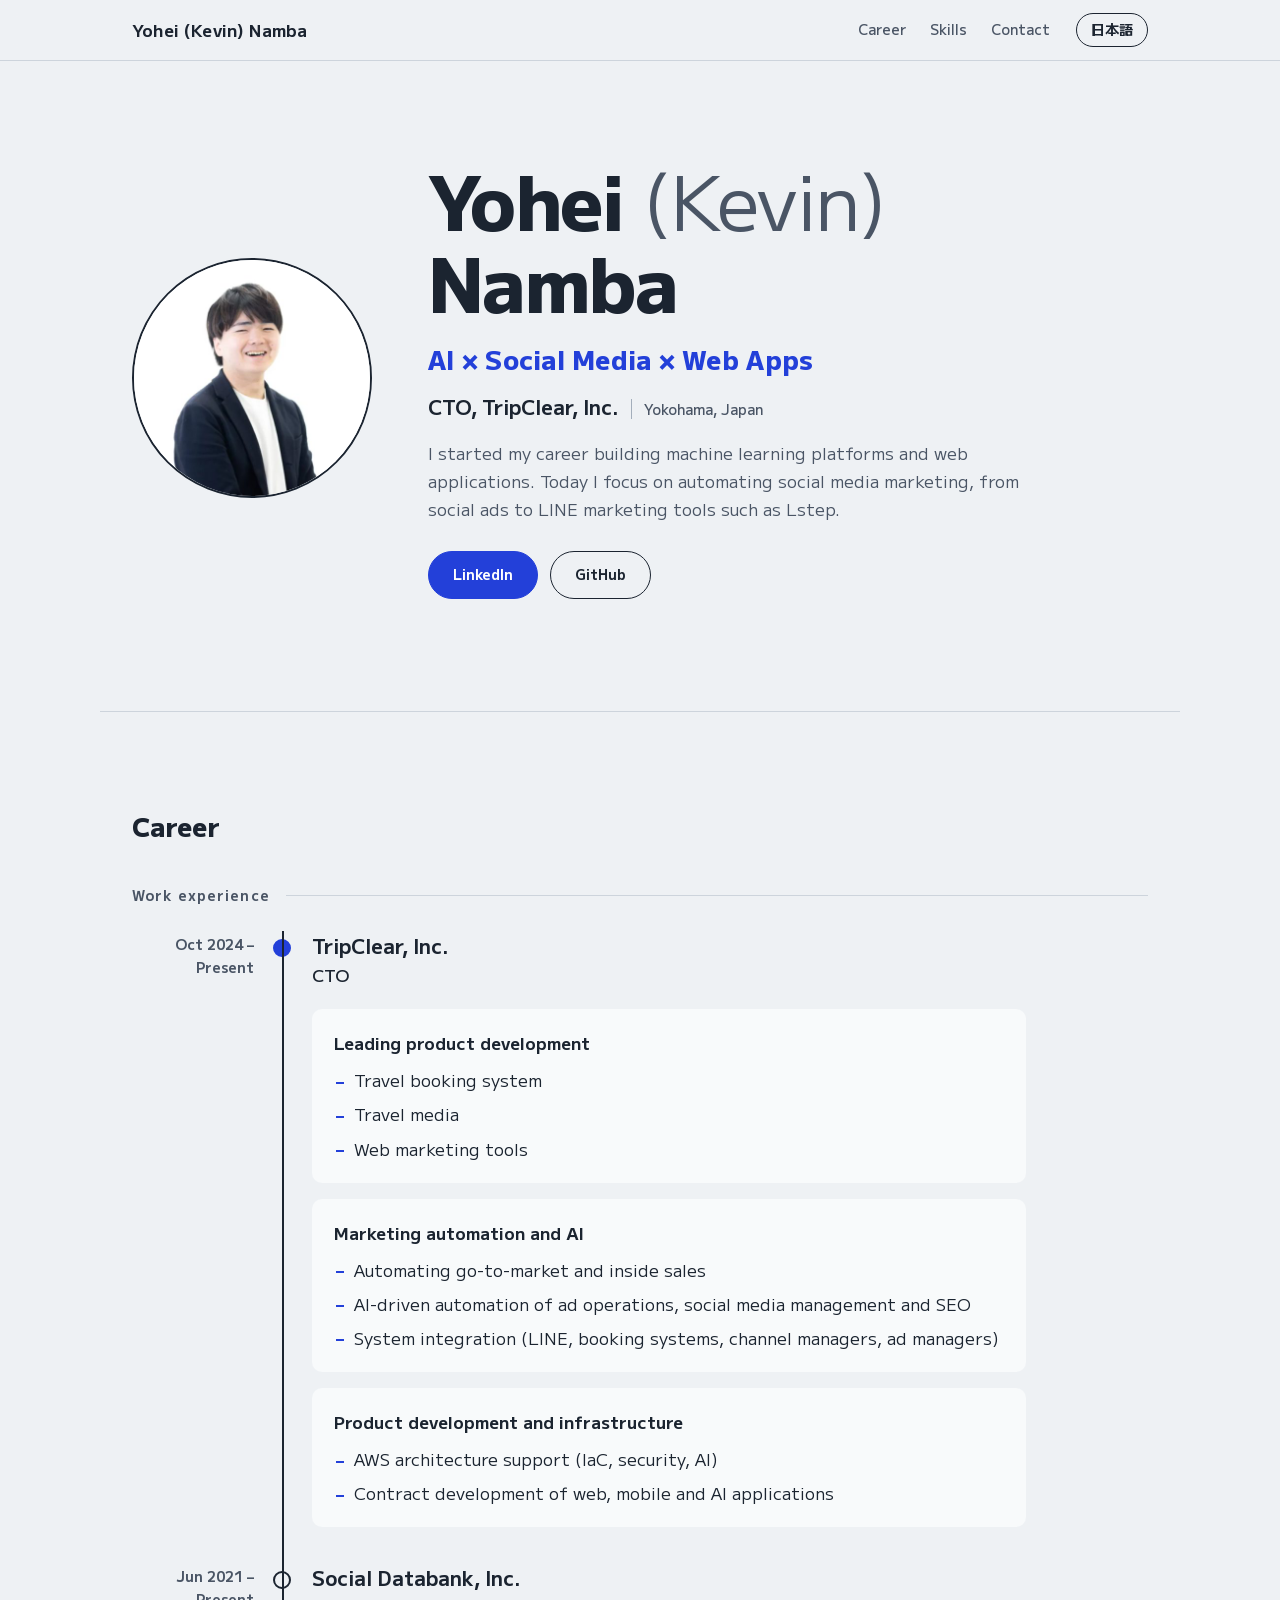
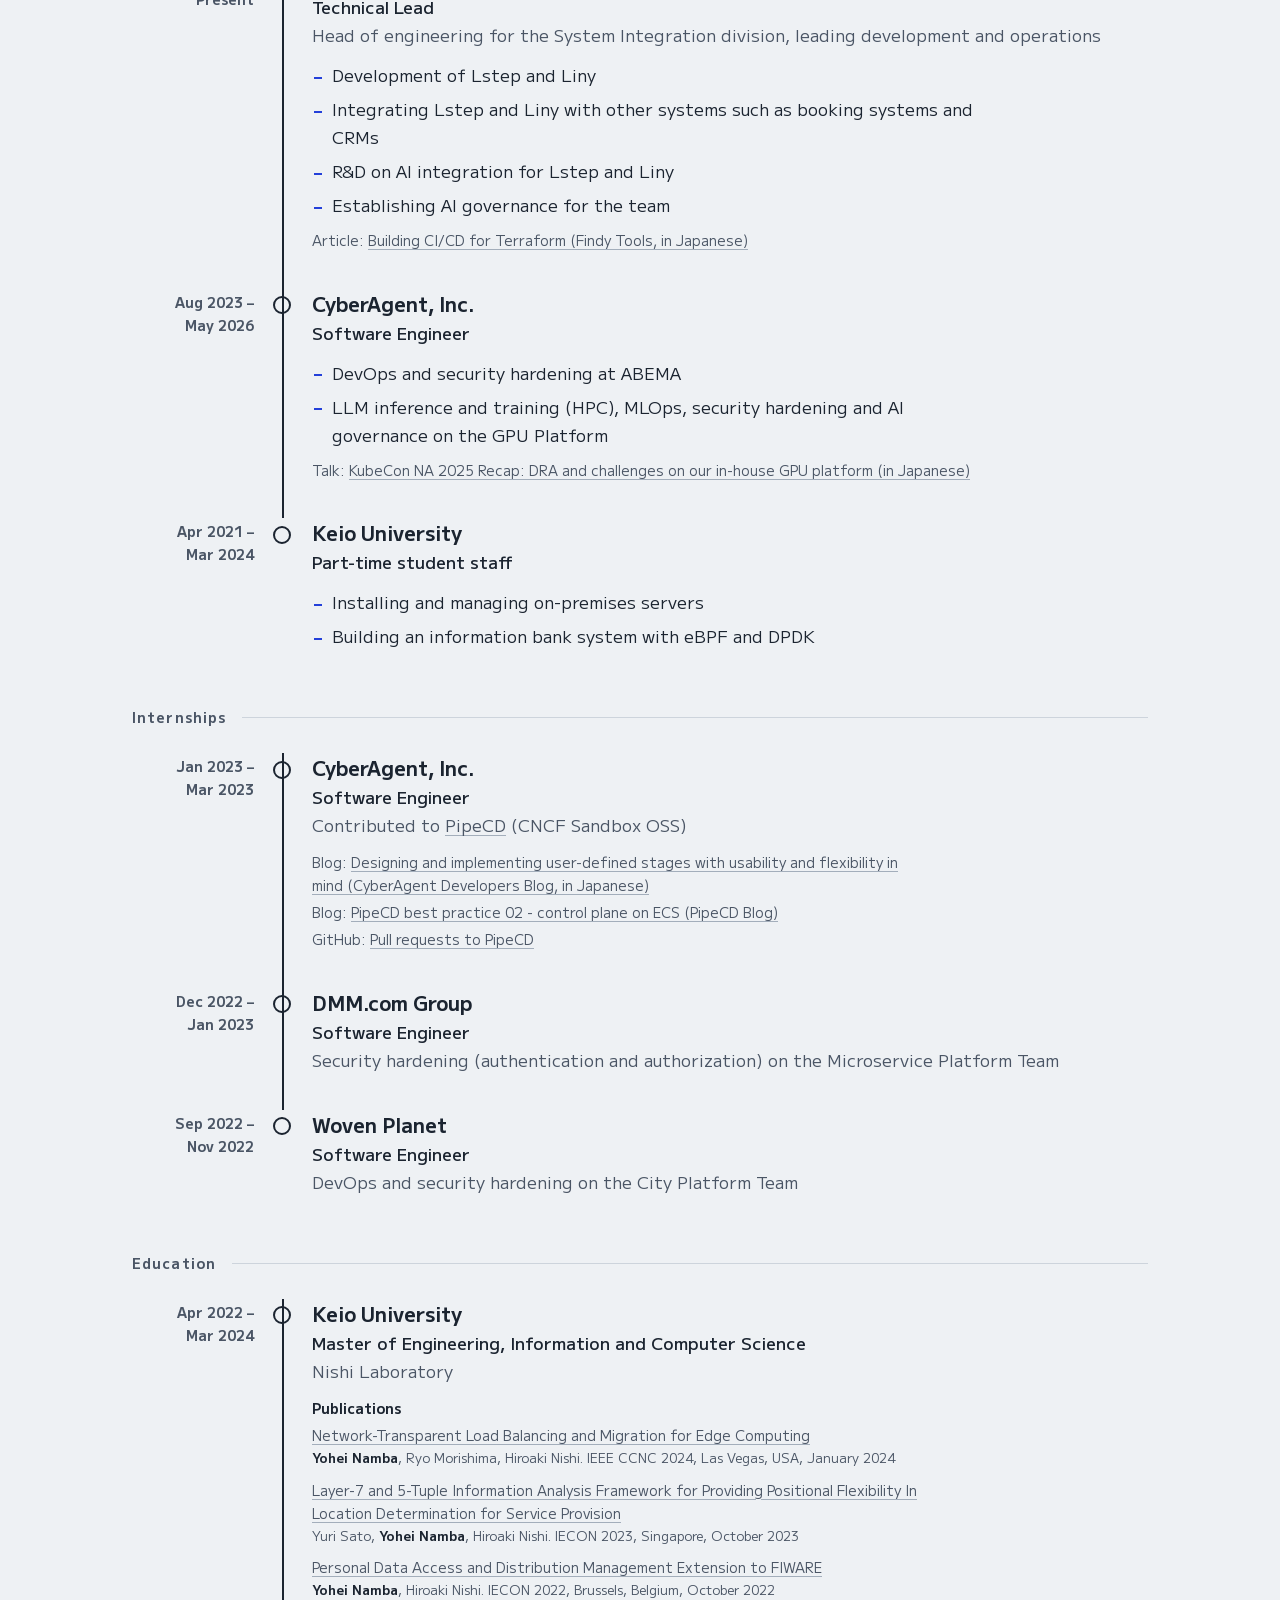
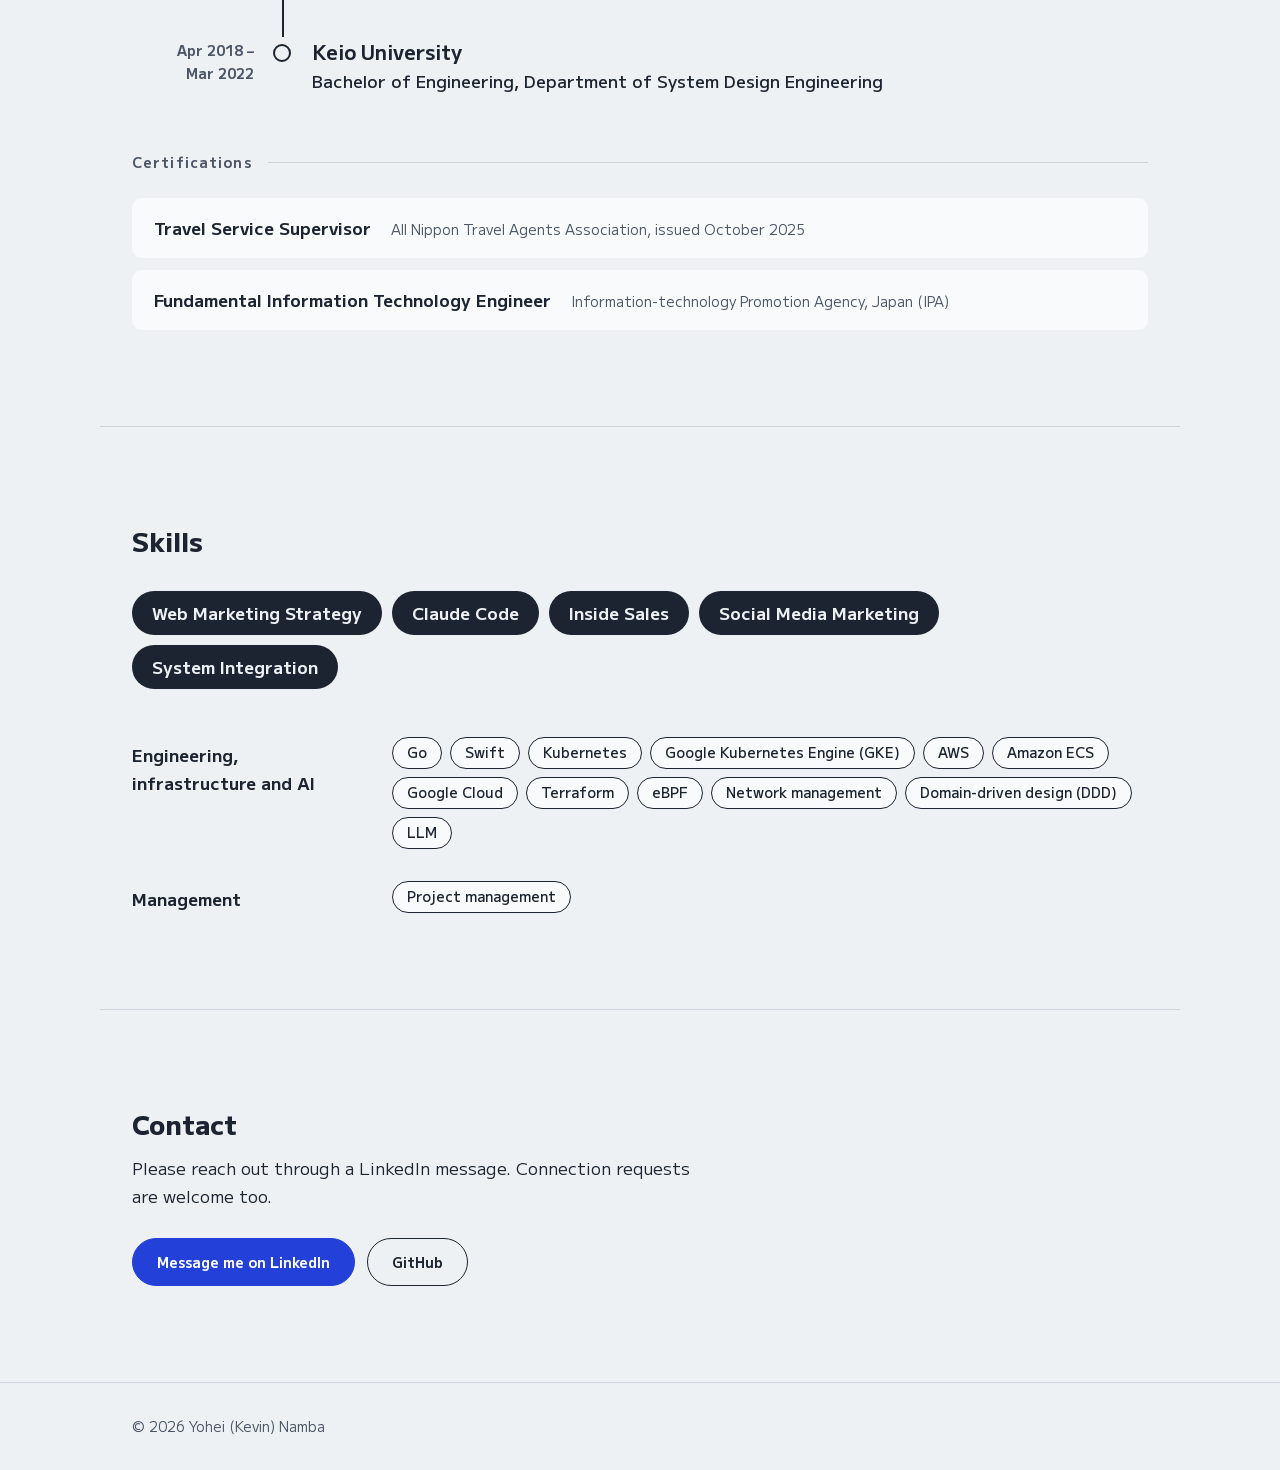
==== en/index.html @ e1d7938f "英語版ページを追加し、職歴の順番と論文情報を更新する - 英語版ページ(en/)を追加し、ヘッダーから日本語版と切り替えられるようにする - 職歴のソーシャルデータバンクとサイバーエージェントの順番を" ====
<!doctype html>
<html lang="en">
<head>
  <meta charset="utf-8">
  <meta name="viewport" content="width=device-width, initial-scale=1">
  <title>Yohei (Kevin) Namba</title>
  <meta name="description" content="Portfolio of Yohei (Kevin) Namba. AI × Social Media × Web Apps. Started out building machine learning platforms and web applications; now automating social media marketing, from social ads to LINE marketing tools such as Lstep.">
  <meta property="og:type" content="profile">
  <meta property="og:title" content="Yohei (Kevin) Namba">
  <meta property="og:description" content="AI × Social Media × Web Apps. Started out building machine learning platforms and web applications; now automating social media marketing.">
  <meta property="og:url" content="https://kevin-namba.github.io/en/">
  <meta property="og:image" content="https://kevin-namba.github.io/img/profile.jpg">
  <meta property="og:locale" content="en_US">
  <link rel="alternate" hreflang="ja" href="https://kevin-namba.github.io/">
  <link rel="alternate" hreflang="en" href="https://kevin-namba.github.io/en/">
  <link rel="icon" href="../img/favicon.svg" type="image/svg+xml">
  <link rel="preconnect" href="https://fonts.googleapis.com">
  <link rel="preconnect" href="https://fonts.gstatic.com" crossorigin>
  <link href="https://fonts.googleapis.com/css2?family=M+PLUS+1:wght@400;500;700;800&display=swap" rel="stylesheet">
  <link rel="stylesheet" href="../css/style.css">
</head>
<body>
  <a class="skip" href="#main">Skip to content</a>

  <header class="site-header">
    <div class="wrap site-header__inner">
      <a class="brand" href="#top">Yohei (Kevin) Namba</a>
      <nav class="site-nav" aria-label="On this page">
        <ul class="nav">
          <li><a href="#career">Career</a></li>
          <li><a href="#skills">Skills</a></li>
          <li><a href="#contact">Contact</a></li>
        </ul>
      </nav>
      <a class="lang-switch" href="../" hreflang="ja" lang="ja">日本語</a>
    </div>
  </header>

  <main id="main">
    <section class="hero wrap" id="top" aria-labelledby="name">
      <img class="hero__photo" src="../img/profile.jpg" width="480" height="480" alt="Photo of Yohei (Kevin) Namba">
      <div class="hero__text">
        <h1 class="hero__name" id="name">Yohei <span class="hero__nick">(Kevin)</span> Namba</h1>
        <p class="hero__tagline">AI × Social Media × Web Apps</p>
        <p class="hero__role">CTO, TripClear, Inc.<span class="hero__loc">Yokohama, Japan</span></p>
        <p class="hero__lead">I started my career building machine learning platforms and web applications. Today I focus on automating social media marketing, from social ads to LINE marketing tools such as Lstep.</p>
        <ul class="hero__links">
          <li><a class="btn btn--primary" href="https://www.linkedin.com/in/kevin-namba/" target="_blank" rel="noopener">LinkedIn</a></li>
          <li><a class="btn btn--quiet" href="https://github.com/kevin-namba" target="_blank" rel="noopener">GitHub</a></li>
        </ul>
      </div>
    </section>

    <section class="section wrap" id="career" aria-labelledby="career-h">
      <h2 class="section__title" id="career-h">Career</h2>

      <h3 class="group-title">Work experience</h3>
      <ol class="timeline">
        <li class="timeline__item is-now">
          <p class="timeline__when">Oct&nbsp;2024 – Present</p>
          <div class="timeline__body">
            <h4 class="timeline__what">TripClear, Inc.</h4>
            <p class="timeline__role">CTO</p>
            <div class="duties">
              <div class="duty">
                <h5 class="duty__title">Leading product development</h5>
                <ul class="timeline__list">
                  <li>Travel booking system</li>
                  <li>Travel media</li>
                  <li>Web marketing tools</li>
                </ul>
              </div>
              <div class="duty">
                <h5 class="duty__title">Marketing automation and AI</h5>
                <ul class="timeline__list">
                  <li>Automating go-to-market and inside sales</li>
                  <li>AI-driven automation of ad operations, social media management and SEO</li>
                  <li>System integration (LINE, booking systems, channel managers, ad managers)</li>
                </ul>
              </div>
              <div class="duty">
                <h5 class="duty__title">Product development and infrastructure</h5>
                <ul class="timeline__list">
                  <li>AWS architecture support (IaC, security, AI)</li>
                  <li>Contract development of web, mobile and AI applications</li>
                </ul>
              </div>
            </div>
          </div>
        </li>
        <li class="timeline__item">
          <p class="timeline__when">Jun&nbsp;2021 – Present</p>
          <div class="timeline__body">
            <h4 class="timeline__what">Social Databank, Inc.</h4>
            <p class="timeline__role">Technical Lead</p>
            <p class="timeline__note">Head of engineering for the System Integration division, leading development and operations</p>
            <ul class="timeline__list">
              <li>Development of Lstep and Liny</li>
              <li>Integrating Lstep and Liny with other systems such as booking systems and CRMs</li>
              <li>R&amp;D on AI integration for Lstep and Liny</li>
              <li>Establishing AI governance for the team</li>
            </ul>
            <p class="timeline__links">Article: <a href="https://findy-tools.io/products/atlantis/408/423" target="_blank" rel="noopener">Building CI/CD for Terraform (Findy Tools, in Japanese)</a></p>
          </div>
        </li>
        <li class="timeline__item">
          <p class="timeline__when">Aug&nbsp;2023 – May&nbsp;2026</p>
          <div class="timeline__body">
            <h4 class="timeline__what">CyberAgent, Inc.</h4>
            <p class="timeline__role">Software Engineer</p>
            <ul class="timeline__list">
              <li>DevOps and security hardening at ABEMA</li>
              <li>LLM inference and training (HPC), MLOps, security hardening and AI governance on the GPU Platform</li>
            </ul>
            <p class="timeline__links">Talk: <a href="https://speakerdeck.com/kevin_namba/kubecon-na-2025-dra-guan-lian-no-recap-toshe-nei-gpu-ji-pan-denoke-ti" target="_blank" rel="noopener">KubeCon NA 2025 Recap: DRA and challenges on our in-house GPU platform (in Japanese)</a></p>
          </div>
        </li>
        <li class="timeline__item">
          <p class="timeline__when">Apr&nbsp;2021 – Mar&nbsp;2024</p>
          <div class="timeline__body">
            <h4 class="timeline__what">Keio University</h4>
            <p class="timeline__role">Part-time student staff</p>
            <ul class="timeline__list">
              <li>Installing and managing on-premises servers</li>
              <li>Building an information bank system with eBPF and DPDK</li>
            </ul>
          </div>
        </li>
      </ol>

      <h3 class="group-title">Internships</h3>
      <ol class="timeline">
        <li class="timeline__item">
          <p class="timeline__when">Jan&nbsp;2023 – Mar&nbsp;2023</p>
          <div class="timeline__body">
            <h4 class="timeline__what">CyberAgent, Inc.</h4>
            <p class="timeline__role">Software Engineer</p>
            <p class="timeline__note">Contributed to <a href="https://pipecd.dev" target="_blank" rel="noopener">PipeCD</a> (CNCF Sandbox OSS)</p>
            <ul class="timeline__refs">
              <li>Blog: <a href="https://developers.cyberagent.co.jp/blog/archives/41612/" target="_blank" rel="noopener">Designing and implementing user-defined stages with usability and flexibility in mind (CyberAgent Developers Blog, in Japanese)</a></li>
              <li>Blog: <a href="https://pipecd.dev/blog/2023/02/07/pipecd-best-practice-02-control-plane-on-ecs/" target="_blank" rel="noopener">PipeCD best practice 02 - control plane on ECS (PipeCD Blog)</a></li>
              <li>GitHub: <a href="https://github.com/pipe-cd/pipecd/pulls?q=is%3Apr+state%3Aclosed+author%3Akevin-namba" target="_blank" rel="noopener">Pull requests to PipeCD</a></li>
            </ul>
          </div>
        </li>
        <li class="timeline__item">
          <p class="timeline__when">Dec&nbsp;2022 – Jan&nbsp;2023</p>
          <div class="timeline__body">
            <h4 class="timeline__what">DMM.com Group</h4>
            <p class="timeline__role">Software Engineer</p>
            <p class="timeline__note">Security hardening (authentication and authorization) on the Microservice Platform Team</p>
          </div>
        </li>
        <li class="timeline__item">
          <p class="timeline__when">Sep&nbsp;2022 – Nov&nbsp;2022</p>
          <div class="timeline__body">
            <h4 class="timeline__what">Woven Planet</h4>
            <p class="timeline__role">Software Engineer</p>
            <p class="timeline__note">DevOps and security hardening on the City Platform Team</p>
          </div>
        </li>
      </ol>

      <h3 class="group-title">Education</h3>
      <ol class="timeline">
        <li class="timeline__item">
          <p class="timeline__when">Apr&nbsp;2022 – Mar&nbsp;2024</p>
          <div class="timeline__body">
            <h4 class="timeline__what">Keio University</h4>
            <p class="timeline__role">Master of Engineering, Information and Computer Science</p>
            <p class="timeline__note">Nishi Laboratory</p>
            <p class="timeline__refs-title">Publications</p>
            <ul class="timeline__refs">
              <li><a href="https://ieeexplore.ieee.org/document/10454700" target="_blank" rel="noopener">Network-Transparent Load Balancing and Migration for Edge Computing</a><span class="ref-meta"><strong>Yohei Namba</strong>, Ryo Morishima, Hiroaki Nishi. IEEE CCNC 2024, Las Vegas, USA, January 2024</span></li>
              <li><a href="https://ieeexplore.ieee.org/document/10311793" target="_blank" rel="noopener">Layer-7 and 5-Tuple Information Analysis Framework for Providing Positional Flexibility In Location Determination for Service Provision</a><span class="ref-meta">Yuri Sato, <strong>Yohei Namba</strong>, Hiroaki Nishi. IECON 2023, Singapore, October 2023</span></li>
              <li><a href="https://ieeexplore.ieee.org/document/9968512" target="_blank" rel="noopener">Personal Data Access and Distribution Management Extension to FIWARE</a><span class="ref-meta"><strong>Yohei Namba</strong>, Hiroaki Nishi. IECON 2022, Brussels, Belgium, October 2022</span></li>
            </ul>
          </div>
        </li>
        <li class="timeline__item">
          <p class="timeline__when">Apr&nbsp;2018 – Mar&nbsp;2022</p>
          <div class="timeline__body">
            <h4 class="timeline__what">Keio University</h4>
            <p class="timeline__role">Bachelor of Engineering, Department of System Design Engineering</p>
          </div>
        </li>
      </ol>

      <h3 class="group-title">Certifications</h3>
      <ul class="certs">
        <li><span class="certs__name">Travel Service Supervisor</span><span class="certs__meta">All Nippon Travel Agents Association, issued October 2025</span></li>
        <li><span class="certs__name">Fundamental Information Technology Engineer</span><span class="certs__meta">Information-technology Promotion Agency, Japan (IPA)</span></li>
      </ul>
    </section>

    <section class="section wrap" id="skills" aria-labelledby="skills-h">
      <h2 class="section__title" id="skills-h">Skills</h2>

      <ul class="top-skills" aria-label="Top skills">
        <li>Web Marketing Strategy</li>
        <li>Claude Code</li>
        <li>Inside Sales</li>
        <li>Social Media Marketing</li>
        <li>System Integration</li>
      </ul>

      <dl class="skills">
        <div class="skills__group">
          <dt>Engineering, infrastructure and AI</dt>
          <dd><ul class="chips"><li>Go</li><li>Swift</li><li>Kubernetes</li><li>Google Kubernetes Engine (GKE)</li><li>AWS</li><li>Amazon ECS</li><li>Google Cloud</li><li>Terraform</li><li>eBPF</li><li>Network management</li><li>Domain-driven design (DDD)</li><li>LLM</li></ul></dd>
        </div>
        <div class="skills__group">
          <dt>Management</dt>
          <dd><ul class="chips"><li>Project management</li></ul></dd>
        </div>
      </dl>
    </section>

    <section class="section wrap" id="contact" aria-labelledby="contact-h">
      <h2 class="section__title" id="contact-h">Contact</h2>
      <p class="contact__text">Please reach out through a LinkedIn message. Connection requests are welcome too.</p>
      <ul class="hero__links">
        <li><a class="btn btn--primary" href="https://www.linkedin.com/in/kevin-namba/" target="_blank" rel="noopener">Message me on LinkedIn</a></li>
        <li><a class="btn btn--quiet" href="https://github.com/kevin-namba" target="_blank" rel="noopener">GitHub</a></li>
      </ul>
    </section>
  </main>

  <footer class="site-footer">
    <div class="wrap">© 2026 Yohei (Kevin) Namba</div>
  </footer>
</body>
</html>
---- css/style.css ----
:root {
  --paper: #EEF1F4;
  --surface: #F8FAFB;
  --ink: #1B2430;
  --ink-soft: #4A5565;
  --wire: #A3AEBB;
  --wire-faint: #CDD4DC;
  --signal: #2340D9;
  --on-signal: #FFFFFF;

  --font: "M PLUS 1", "Hiragino Sans", "Hiragino Kaku Gothic ProN", "Noto Sans JP", sans-serif;
  --step--1: 0.875rem;
  --step-0: 1.0625rem;
  --step-1: 1.25rem;
  --step-2: 1.625rem;
  --step-4: clamp(2.5rem, 1.4rem + 5vw, 4.75rem);

  --gutter: 16px;
  --max: 1080px;
  color-scheme: light;
}

@media (prefers-color-scheme: dark) {
  :root:not([data-theme="light"]) {
    --paper: #131922;
    --surface: #1A222D;
    --ink: #E5E9EF;
    --ink-soft: #A7B1BE;
    --wire: #5B6878;
    --wire-faint: #2E3A48;
    --signal: #8197FF;
    --on-signal: #0E1424;
    color-scheme: dark;
  }
}
:root[data-theme="dark"] {
  --paper: #131922;
  --surface: #1A222D;
  --ink: #E5E9EF;
  --ink-soft: #A7B1BE;
  --wire: #5B6878;
  --wire-faint: #2E3A48;
  --signal: #8197FF;
  --on-signal: #0E1424;
  color-scheme: dark;
}

*, *::before, *::after { box-sizing: border-box; }
html { scroll-behavior: smooth; -webkit-text-size-adjust: 100%; }
@media (prefers-reduced-motion: reduce) { html { scroll-behavior: auto; } }

body {
  margin: 0;
  background: var(--paper);
  color: var(--ink);
  font-family: var(--font);
  font-size: var(--step-0);
  line-height: 1.85;
  letter-spacing: 0.02em;
  overflow-x: hidden;
}

h1, h2, h3, h4, h5, p, ul, ol, dl, dd { margin: 0; }
ul, ol { padding: 0; list-style: none; }
img { display: block; max-width: 100%; height: auto; }
a { color: inherit; }

:focus-visible {
  outline: 3px solid var(--signal);
  outline-offset: 3px;
  border-radius: 4px;
}

.skip {
  position: absolute; left: var(--gutter); top: -100px;
  background: var(--ink); color: var(--paper);
  padding: 8px 14px; border-radius: 6px; z-index: 10;
}
.skip:focus { top: 12px; }

.wrap {
  width: 100%;
  max-width: var(--max);
  margin-inline: auto;
  padding-inline: var(--gutter);
}
@media (min-width: 720px) { :root { --gutter: 32px; } }

/* Header */
.site-header {
  position: sticky; top: 0; z-index: 5;
  background: color-mix(in srgb, var(--paper) 88%, transparent);
  backdrop-filter: blur(8px);
  -webkit-backdrop-filter: blur(8px);
  border-bottom: 1px solid var(--wire-faint);
}
.site-header__inner {
  display: flex; align-items: center; justify-content: space-between;
  gap: 16px; min-height: 60px;
}
.brand { font-weight: 700; text-decoration: none; letter-spacing: 0.01em; white-space: nowrap; }
.nav { display: flex; gap: 4px; }
.nav a {
  display: block; padding: 6px 10px; border-radius: 6px;
  text-decoration: none; font-size: var(--step--1); font-weight: 500; color: var(--ink-soft);
}
.nav a:hover { color: var(--ink); background: var(--wire-faint); }
.site-nav { margin-left: auto; }
.lang-switch {
  flex: none;
  padding: 4px 14px;
  border: 1.5px solid var(--ink);
  border-radius: 999px;
  font-size: var(--step--1); font-weight: 700;
  text-decoration: none;
}
.lang-switch:hover { background: var(--ink); color: var(--paper); }
@media (max-width: 600px) {
  .site-header__inner { flex-wrap: wrap; row-gap: 0; padding-block: 10px 4px; }
  .brand { font-size: var(--step--1); }
  .lang-switch { margin-left: auto; }
  .site-nav { order: 3; flex-basis: 100%; margin-left: -10px; }
  .nav a { padding: 6px 10px; }
}

html:lang(en) body { line-height: 1.65; letter-spacing: 0; }

/* Hero */
.hero {
  display: grid;
  gap: 32px;
  padding-block: 56px 72px;
  align-items: center;
}
@media (min-width: 820px) {
  .hero { grid-template-columns: 240px minmax(0, 1fr); gap: 56px; padding-block: 96px 112px; }
}
.hero__photo {
  width: 144px;
  border-radius: 50%;
  border: 2px solid var(--ink);
}
@media (min-width: 820px) { .hero__photo { width: 240px; } }

.hero__name {
  font-size: var(--step-4);
  font-weight: 800;
  line-height: 1.08;
  letter-spacing: -0.02em;
}
.hero__nick { font-weight: 400; color: var(--ink-soft); }
.hero__tagline {
  margin-top: 20px;
  font-size: var(--step-2);
  font-weight: 800;
  line-height: 1.4;
  color: var(--signal);
  letter-spacing: 0.01em;
}
.sr-only {
  position: absolute; width: 1px; height: 1px; padding: 0; margin: -1px;
  overflow: hidden; clip: rect(0 0 0 0); white-space: nowrap; border: 0;
}
.hero__role { margin-top: 12px; font-size: var(--step-1); font-weight: 700; }
.hero__loc {
  margin-left: 0.9em; padding-left: 0.9em;
  border-left: 1px solid var(--wire);
  font-size: var(--step--1); font-weight: 500; color: var(--ink-soft);
}
.hero__lead { margin-top: 16px; max-width: 36em; color: var(--ink-soft); }
.hero__links { margin-top: 28px; display: flex; flex-wrap: wrap; gap: 12px; }

.btn {
  display: inline-flex; align-items: center; justify-content: center;
  min-height: 48px; padding: 10px 24px;
  border-radius: 999px;
  font-weight: 700; font-size: var(--step--1);
  text-decoration: none;
  border: 1.5px solid var(--ink);
}
.btn--primary { background: var(--signal); border-color: var(--signal); color: var(--on-signal); }
.btn--primary:hover { background: var(--ink); border-color: var(--ink); color: var(--paper); }
.btn--quiet { background: transparent; color: var(--ink); }
.btn--quiet:hover { background: var(--ink); color: var(--paper); }

/* Sections */
.section { padding-block: 72px; border-top: 1px solid var(--wire-faint); }
@media (min-width: 820px) { .section { padding-block: 96px; } }
.section__title { font-size: var(--step-2); font-weight: 800; line-height: 1.4; }

/* Career timeline */
.group-title {
  margin-top: 56px;
  font-size: var(--step--1); font-weight: 700; color: var(--ink-soft);
  letter-spacing: 0.08em;
  display: flex; align-items: center; gap: 16px;
}
.group-title::after { content: ""; flex: 1; height: 1px; background: var(--wire-faint); }
.section__title + .group-title { margin-top: 40px; }
.timeline { margin-top: 24px; }
.timeline a { text-decoration-color: var(--wire); text-underline-offset: 3px; }
.timeline a:hover { color: var(--signal); text-decoration-color: currentColor; }
.timeline__role { font-weight: 500; }
.timeline__links { margin-top: 10px; font-size: var(--step--1); color: var(--ink-soft); }
.timeline__refs-title { margin-top: 12px; font-size: var(--step--1); font-weight: 700; }
.timeline__refs-title + .timeline__refs { margin-top: 4px; gap: 10px; }
.ref-meta { display: block; font-size: 0.8125rem; color: var(--ink-soft); }
.ref-meta strong { font-weight: 700; color: var(--ink); }
.timeline__refs { margin-top: 12px; font-size: var(--step--1); color: var(--ink-soft); display: grid; gap: 4px; max-width: 44em; }

.timeline__item {
  display: grid;
  grid-template-columns: 1fr;
  position: relative;
}
.timeline__when {
  font-size: var(--step--1); font-weight: 700; color: var(--ink-soft);
  padding-left: 36px;
}
.timeline__body {
  position: relative;
  padding: 0 0 36px 36px;
  border-left: 2px solid var(--ink);
  margin-left: 8px;
  padding-left: 28px;
}
.timeline__when { margin-left: 8px; padding-left: 28px; border-left: 2px solid var(--ink); }
.timeline__item:first-child .timeline__when { border-left-color: transparent; }
.timeline__item:last-child .timeline__body { border-left-color: transparent; padding-bottom: 0; }
.timeline__item::before {
  content: ""; position: absolute; left: 0; top: 0.45em;
  width: 18px; height: 18px; border-radius: 50%;
  background: var(--paper); border: 2px solid var(--ink);
}
.timeline__item.is-now::before { background: var(--signal); border-color: var(--signal); }

@media (min-width: 820px) {
  .timeline__item { grid-template-columns: 150px minmax(0, 1fr); }
  .timeline__when { margin-left: 0; padding: 0; border-left: 0; text-align: right; padding-right: 28px; padding-top: 0.15em; }
  .timeline__body { margin-left: 0; }
  .timeline__item::before { left: 141px; }
}

.timeline__what { font-size: var(--step-1); font-weight: 700; line-height: 1.5; }
.timeline__note { color: var(--ink-soft); }
.timeline__list { margin-top: 12px; max-width: 40em; }
.timeline__list li { position: relative; padding-left: 20px; }
.timeline__list li + li { margin-top: 6px; }
.timeline__list li::before {
  content: ""; position: absolute; left: 2px; top: 0.92em;
  width: 8px; height: 2px; background: var(--signal);
}

.duties { margin-top: 20px; display: grid; gap: 16px; max-width: 42em; }
.duty { padding: 20px 22px; background: var(--surface); border-radius: 10px; }
.duty__title { font-size: var(--step-0); font-weight: 700; line-height: 1.6; }
.duty .timeline__list { margin-top: 10px; }

.certs { margin-top: 24px; display: grid; gap: 12px; }
.certs li {
  display: flex; flex-wrap: wrap; align-items: baseline; gap: 4px 20px;
  padding: 16px 22px; background: var(--surface); border-radius: 10px;
}
.certs__name { font-weight: 700; }
.certs__meta { font-size: var(--step--1); color: var(--ink-soft); }


/* Skills */
.top-skills {
  margin-top: 32px;
  display: flex; flex-wrap: wrap; gap: 10px;
}
.top-skills li {
  padding: 8px 20px;
  border-radius: 999px;
  background: var(--ink); color: var(--paper);
  font-weight: 700;
}
.skills { margin-top: 48px; display: grid; gap: 32px; }
.skills__group { display: grid; gap: 12px; }
@media (min-width: 820px) {
  .skills__group { grid-template-columns: 220px minmax(0, 1fr); gap: 40px; }
  .skills dt { padding-top: 4px; }
}
.skills dt { font-weight: 700; }
.chips { display: flex; flex-wrap: wrap; gap: 8px; }
.chips li {
  padding: 3px 14px;
  border: 1.5px solid var(--ink);
  border-radius: 999px;
  background: var(--surface);
  font-size: var(--step--1); font-weight: 500;
  line-height: 1.7;
}

/* Contact */
.contact__text { margin-top: 12px; max-width: 34em; }

.site-footer { padding-block: 32px; border-top: 1px solid var(--wire-faint); font-size: var(--step--1); color: var(--ink-soft); }

@media (max-width: 560px) {
  .duty { padding: 16px; }
}
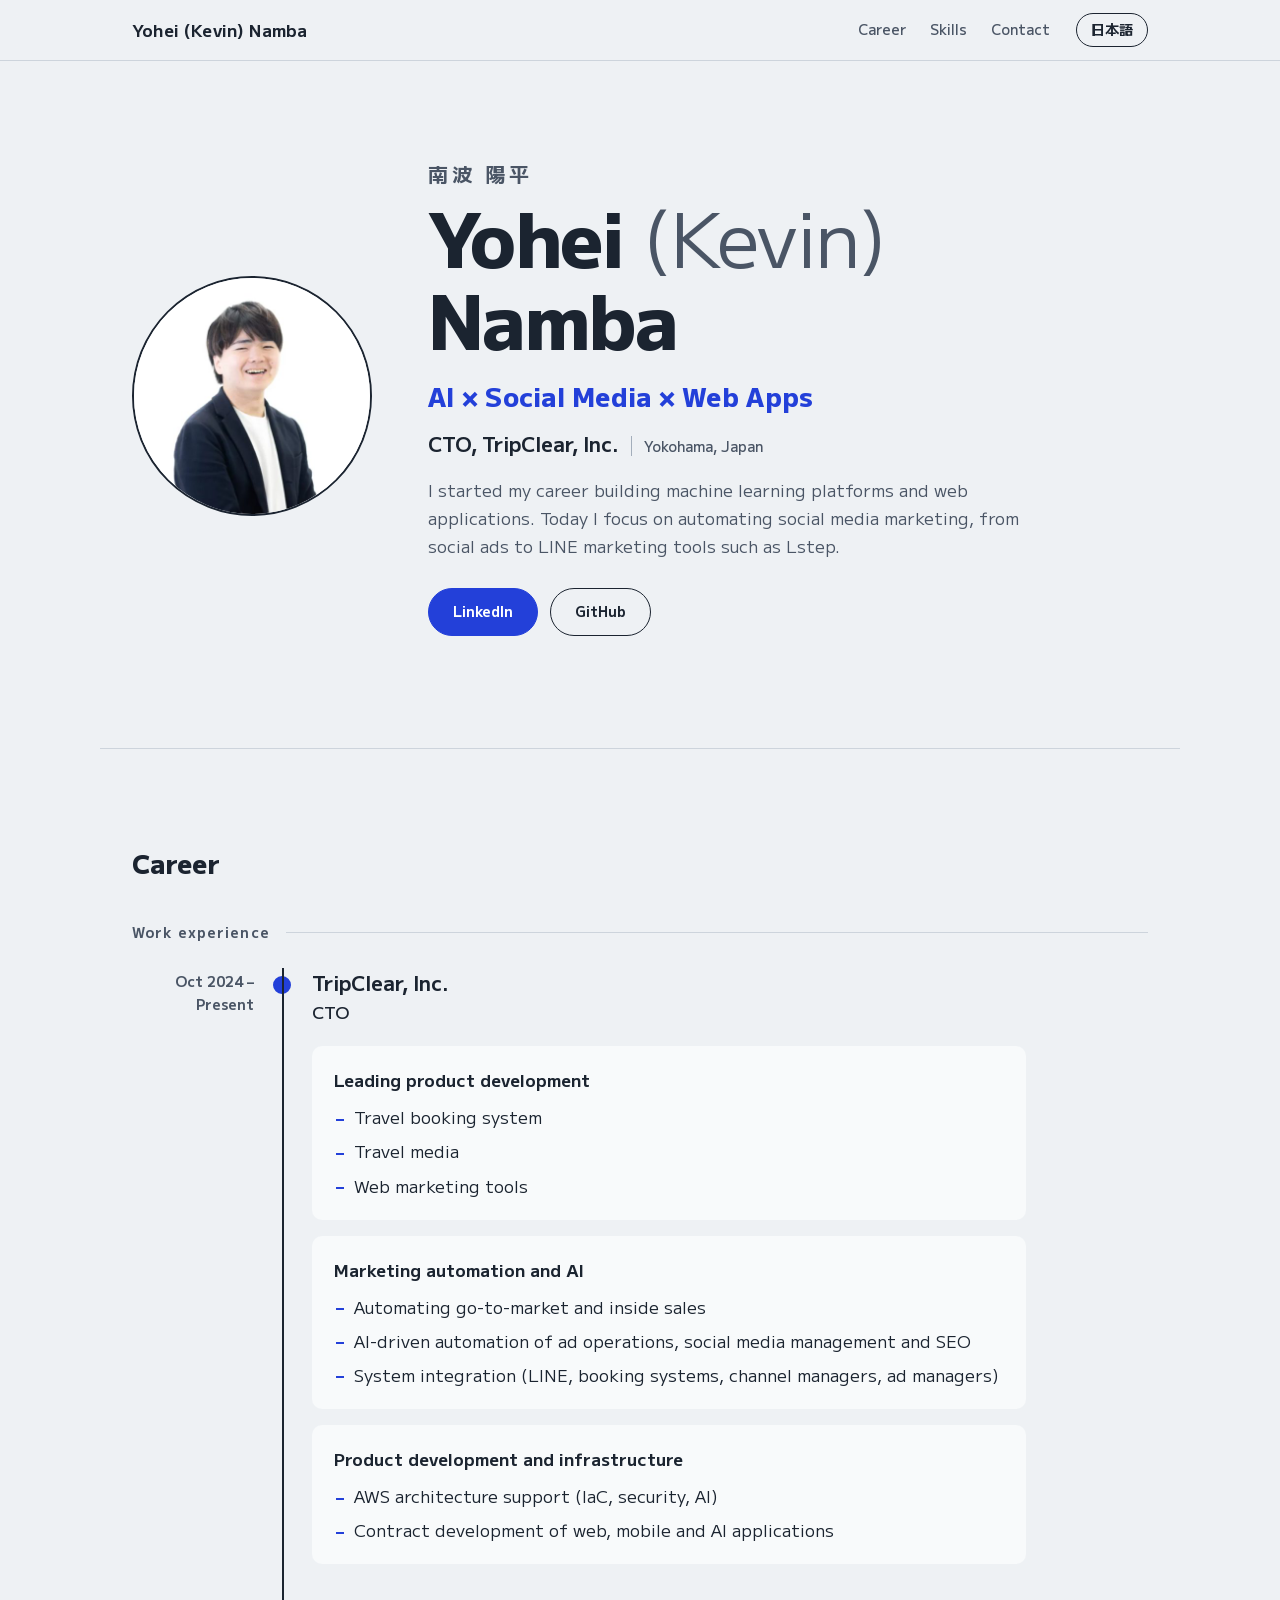
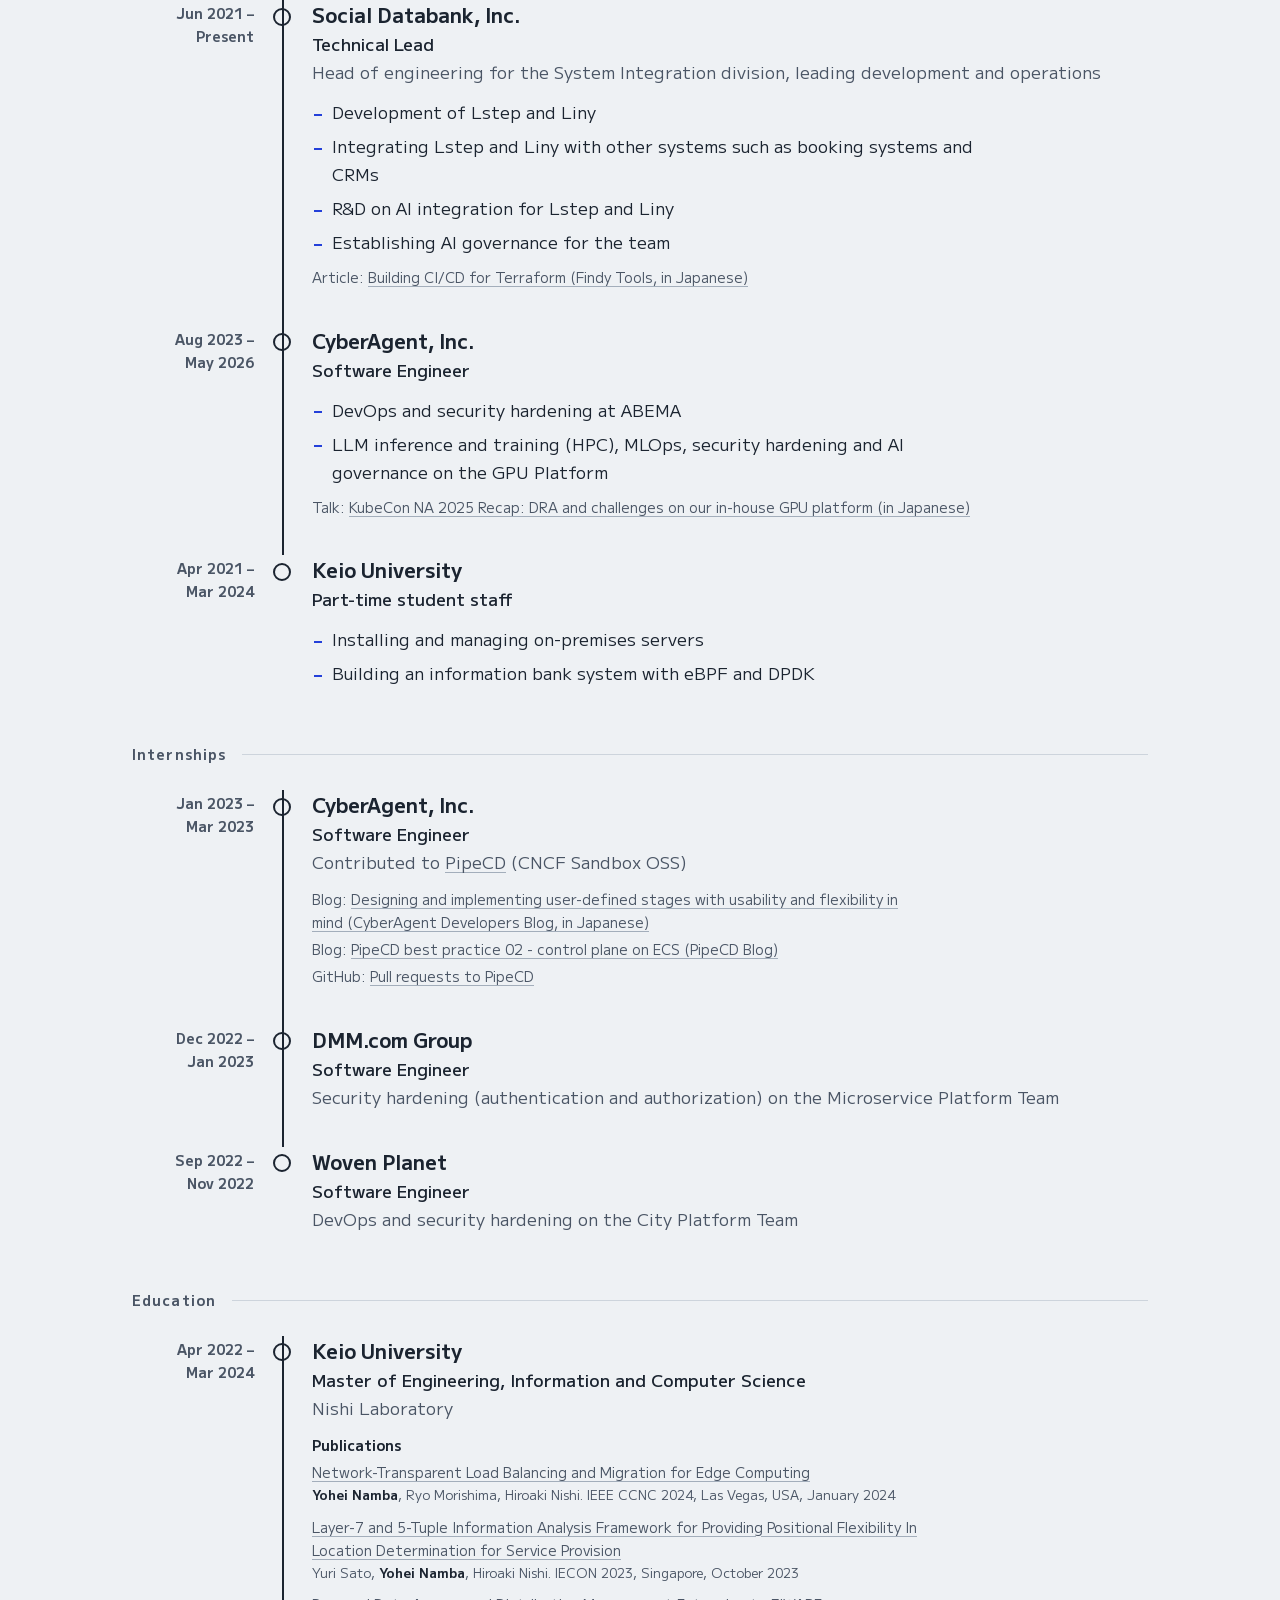
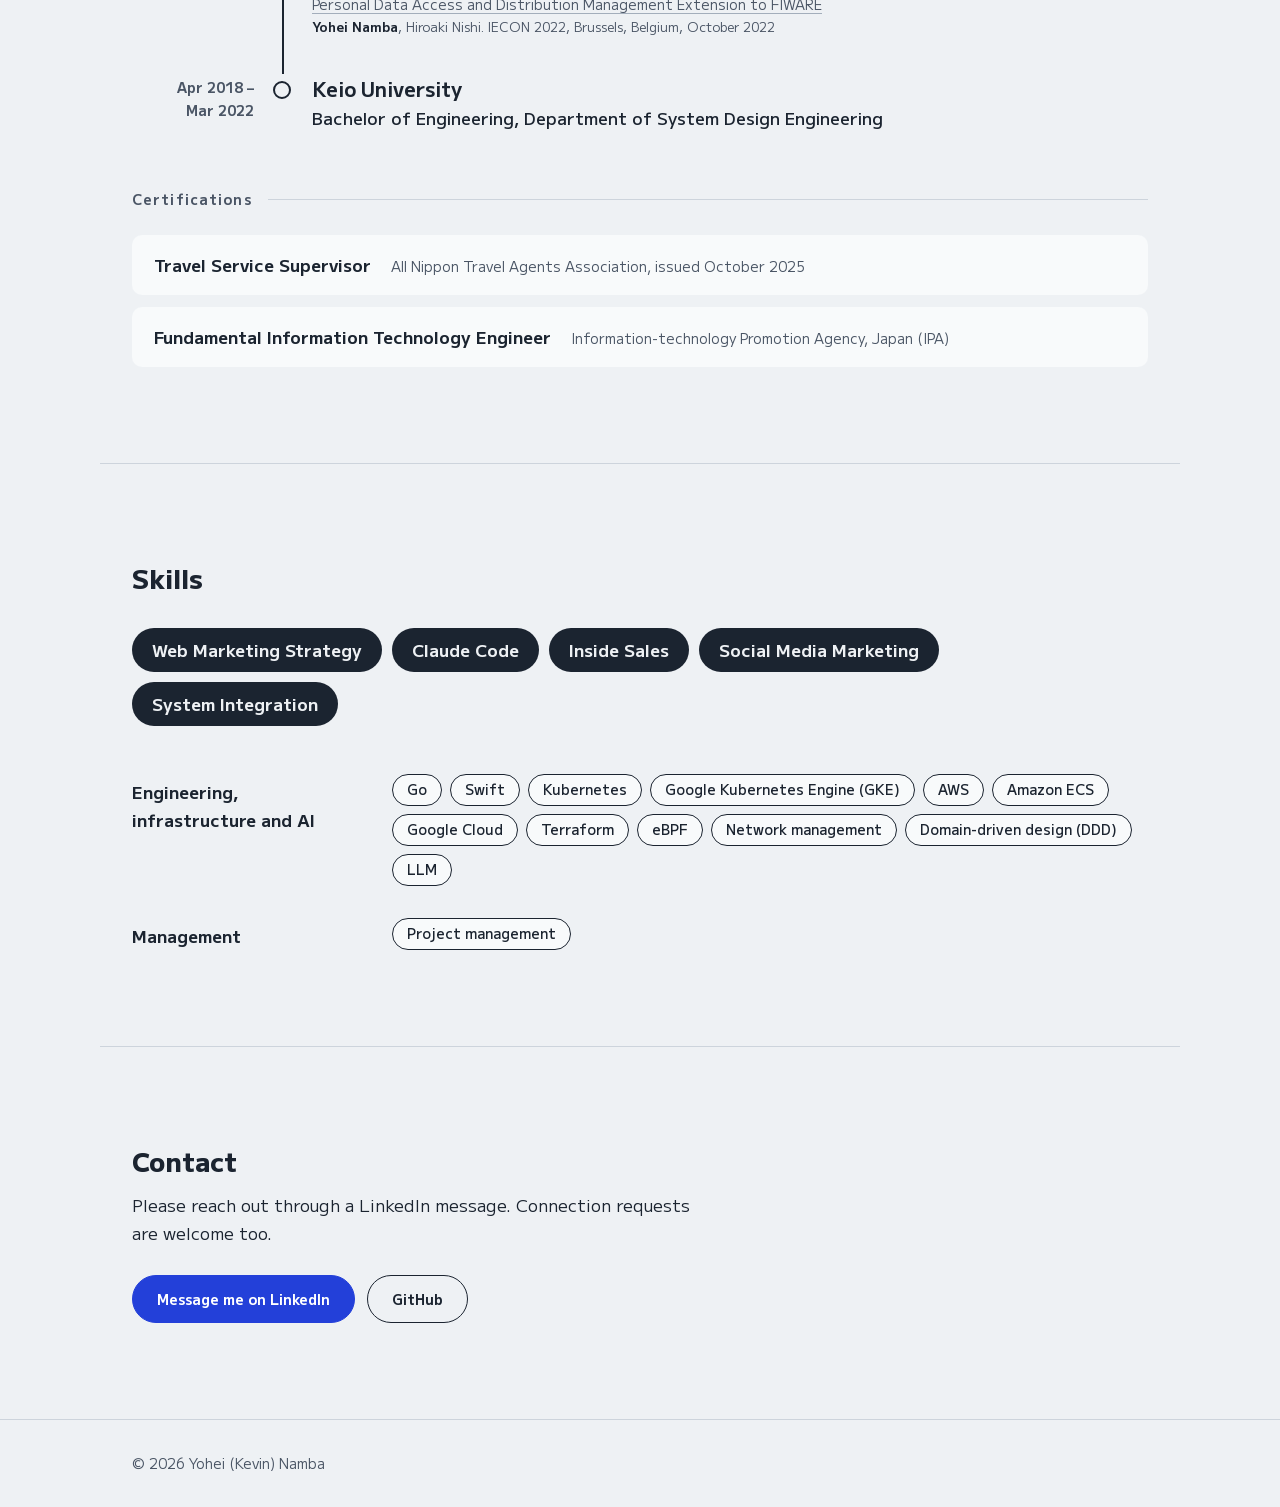
==== commit e52b880d: "名前の漢字表記(南波 陽平)を追加する - 日本語版・英語版のトップに漢字名を表示する - 日本語版のタイトル・説明文・OGP・写真の代替テキスト・フッターに漢字名を入れる  Co-Authored-" ====
--- a/en/index.html
+++ b/en/index.html
@@ -40,6 +40,7 @@
     <section class="hero wrap" id="top" aria-labelledby="name">
       <img class="hero__photo" src="../img/profile.jpg" width="480" height="480" alt="Photo of Yohei (Kevin) Namba">
       <div class="hero__text">
+        <p class="hero__kanji" lang="ja">南波 陽平</p>
         <h1 class="hero__name" id="name">Yohei <span class="hero__nick">(Kevin)</span> Namba</h1>
         <p class="hero__tagline">AI × Social Media × Web Apps</p>
         <p class="hero__role">CTO, TripClear, Inc.<span class="hero__loc">Yokohama, Japan</span></p>
--- a/css/style.css
+++ b/css/style.css
@@ -142,6 +142,13 @@
 }
 @media (min-width: 820px) { .hero__photo { width: 240px; } }
 
+.hero__kanji {
+  font-size: var(--step-1);
+  font-weight: 700;
+  letter-spacing: 0.2em;
+  color: var(--ink-soft);
+  margin-bottom: 4px;
+}
 .hero__name {
   font-size: var(--step-4);
   font-weight: 800;
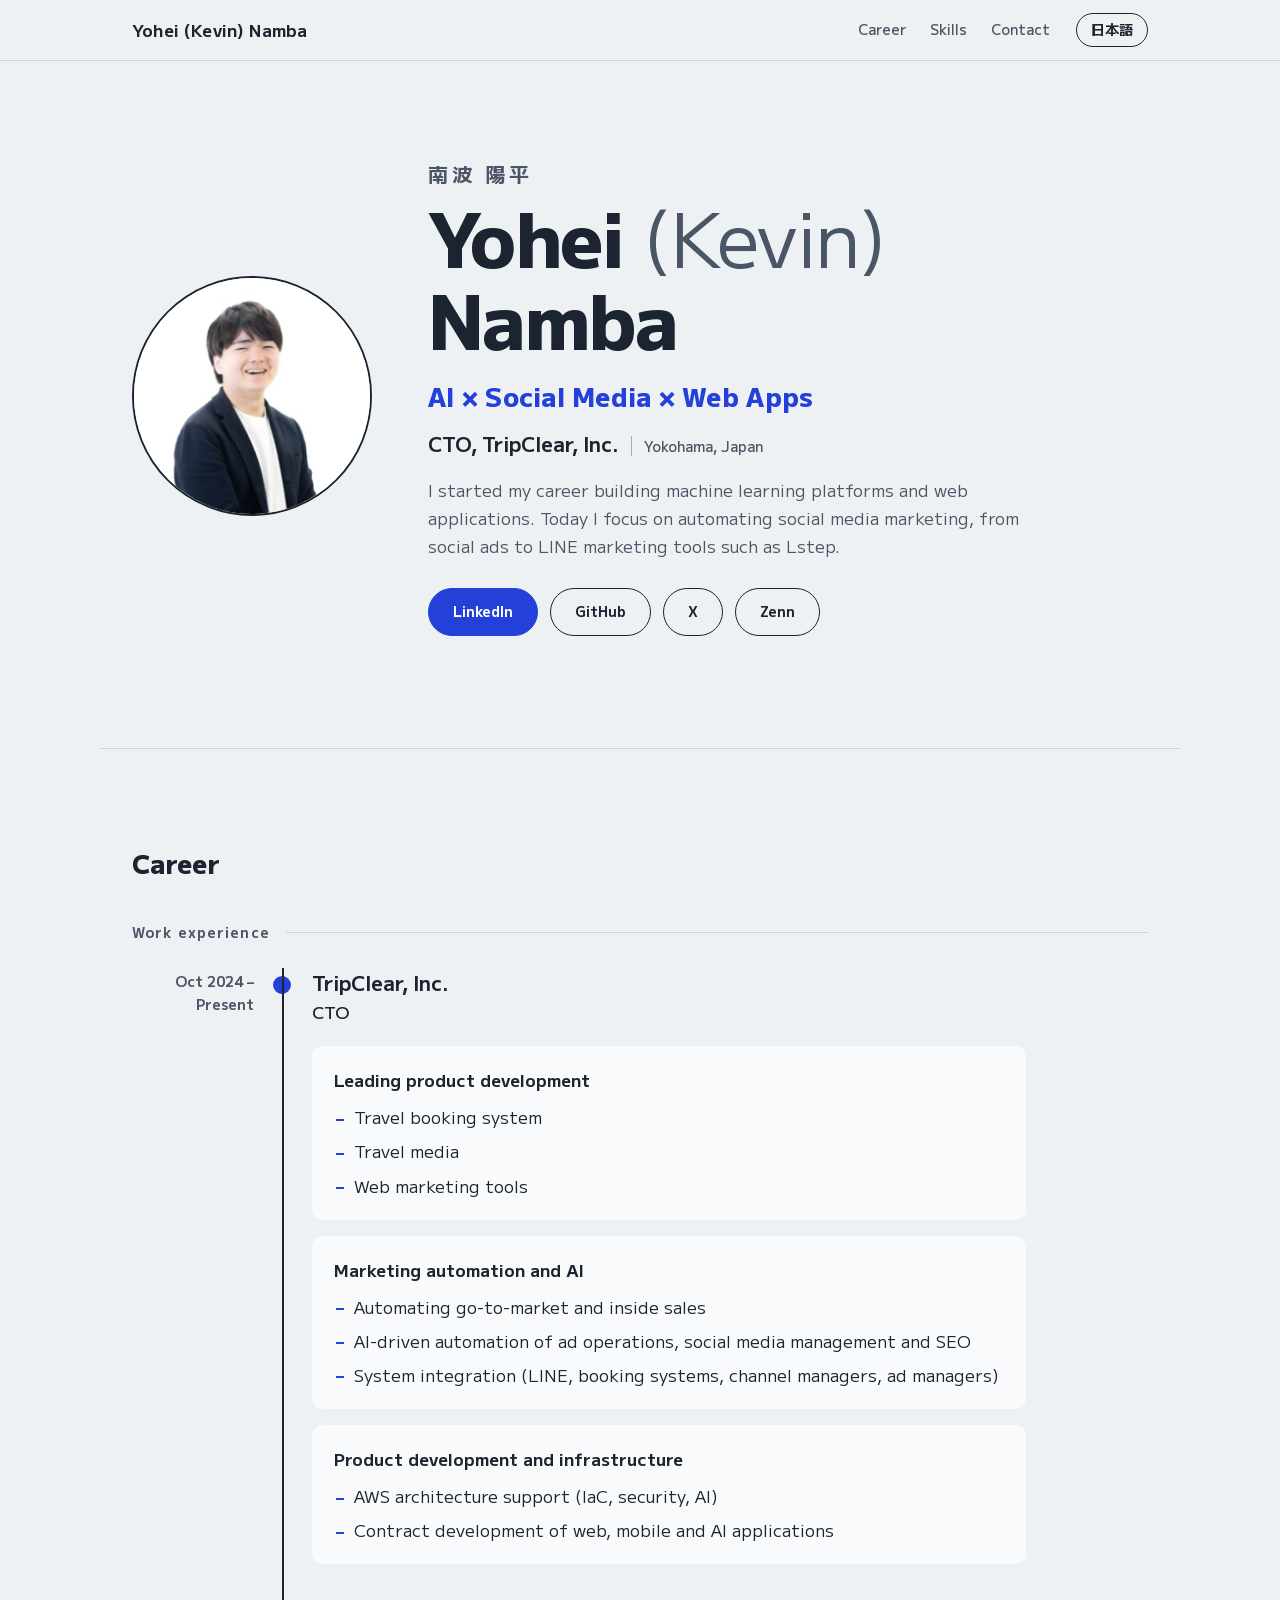
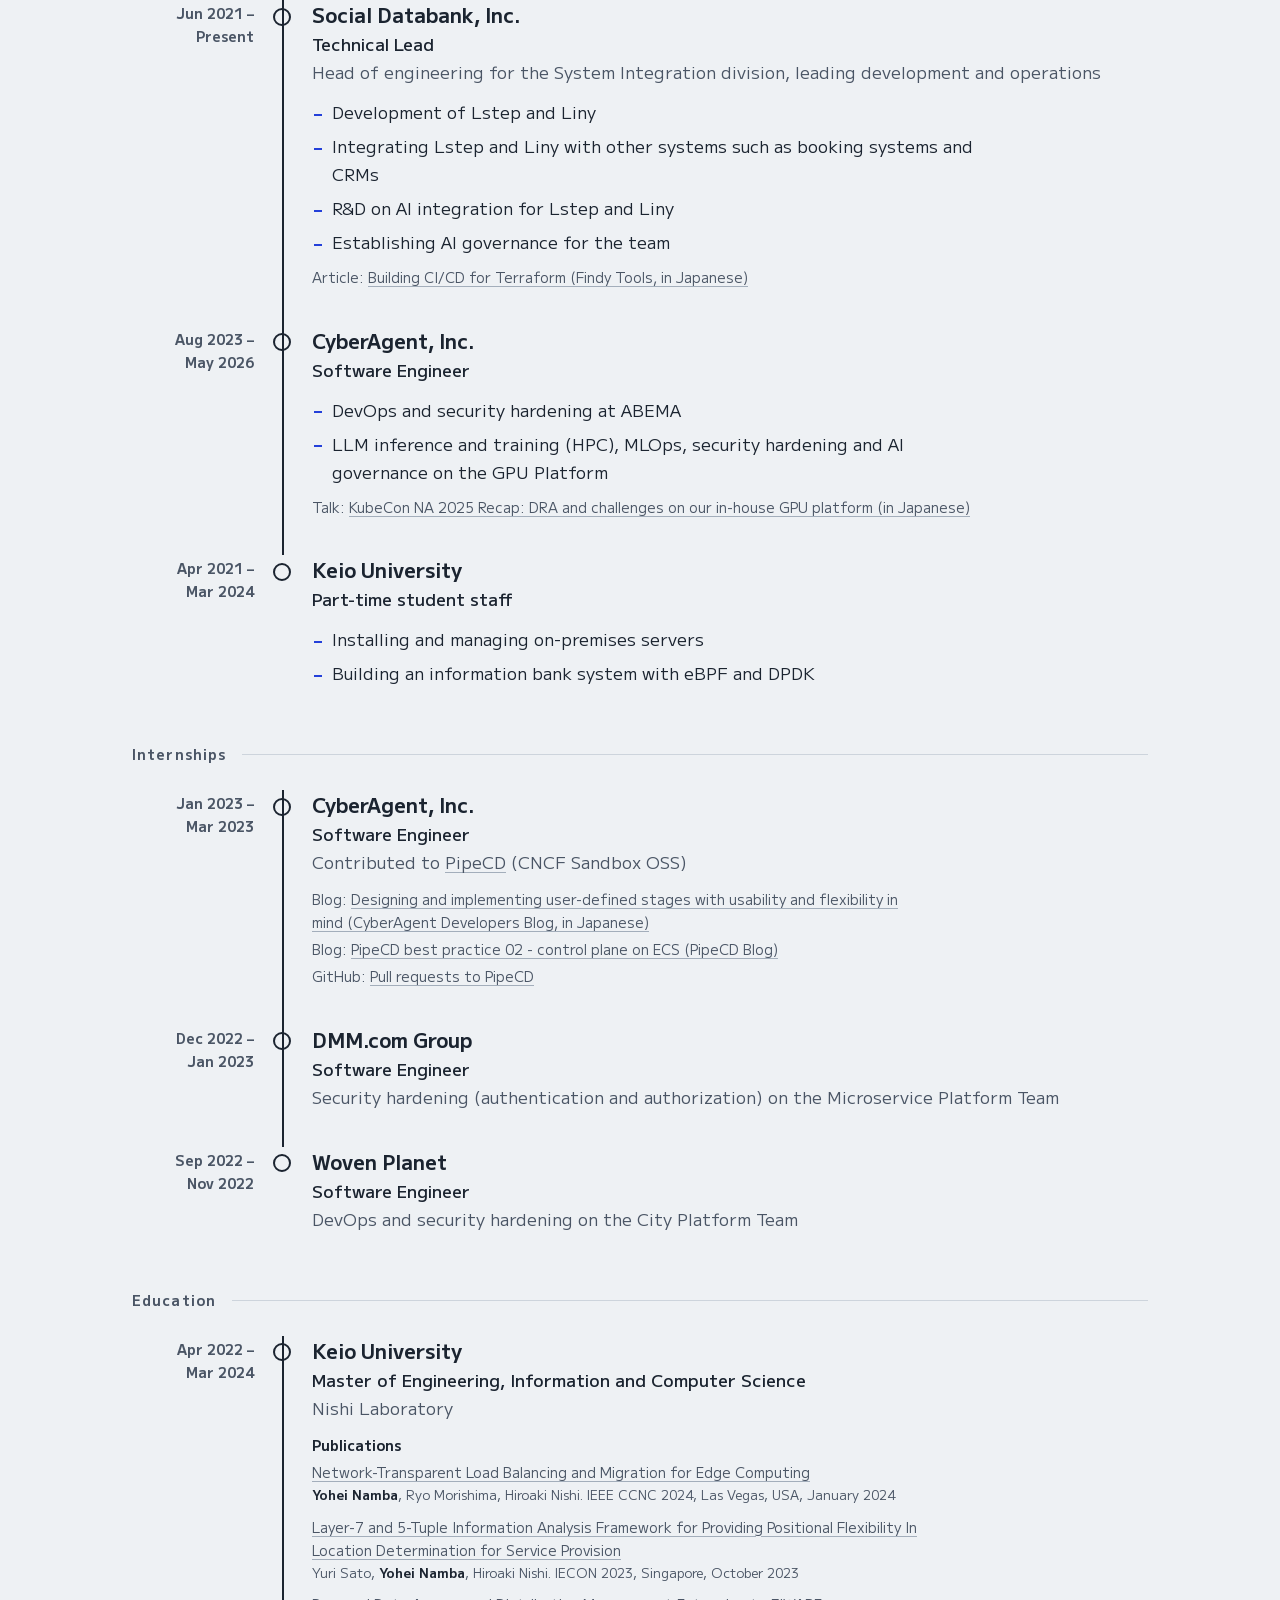
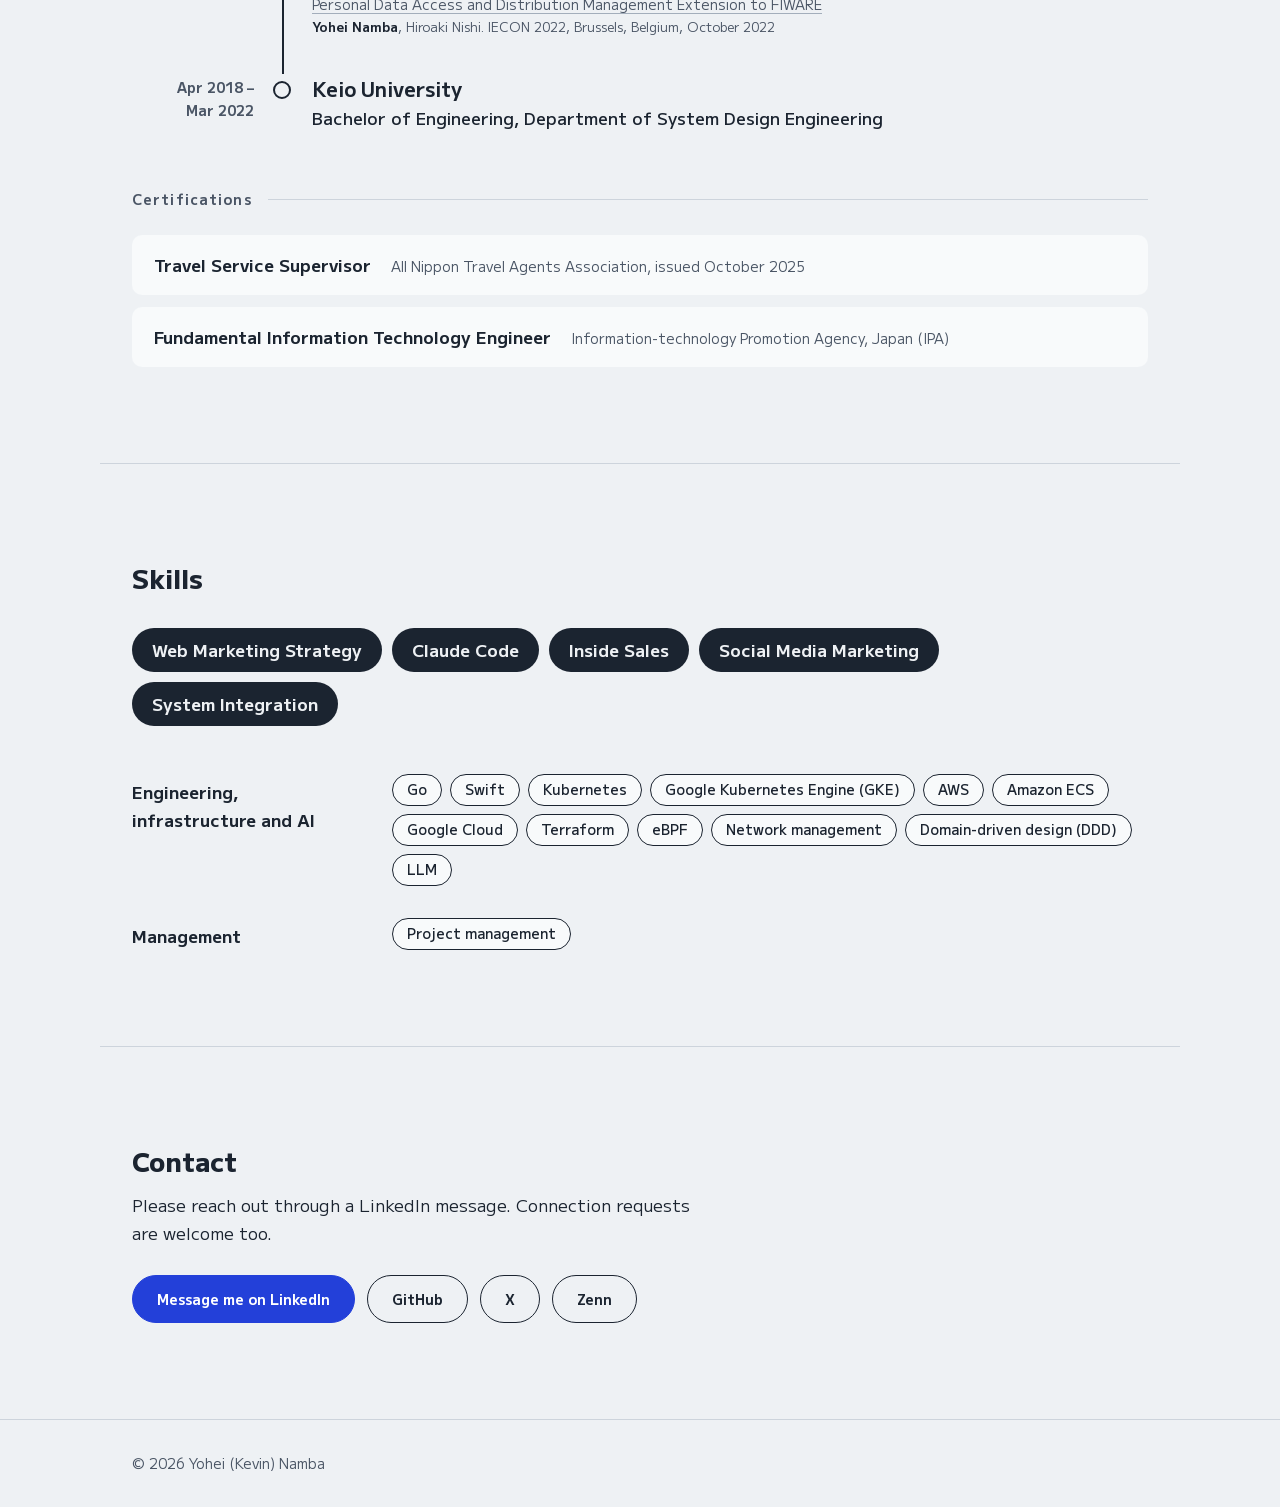
==== commit 42c24a87: "X と Zenn へのリンクを追加する - 日本語版・英語版のトップと連絡先に、GitHub と並べて X と Zenn のリンクを置く  Co-Authored-By: Claude Opus 5." ====
--- a/en/index.html
+++ b/en/index.html
@@ -48,6 +48,8 @@
         <ul class="hero__links">
           <li><a class="btn btn--primary" href="https://www.linkedin.com/in/kevin-namba/" target="_blank" rel="noopener">LinkedIn</a></li>
           <li><a class="btn btn--quiet" href="https://github.com/kevin-namba" target="_blank" rel="noopener">GitHub</a></li>
+        <li><a class="btn btn--quiet" href="https://x.com/kevin_namba" target="_blank" rel="noopener">X</a></li>
+        <li><a class="btn btn--quiet" href="https://zenn.dev/kevin_namba" target="_blank" rel="noopener">Zenn</a></li>
         </ul>
       </div>
     </section>
@@ -223,6 +225,8 @@
       <ul class="hero__links">
         <li><a class="btn btn--primary" href="https://www.linkedin.com/in/kevin-namba/" target="_blank" rel="noopener">Message me on LinkedIn</a></li>
         <li><a class="btn btn--quiet" href="https://github.com/kevin-namba" target="_blank" rel="noopener">GitHub</a></li>
+        <li><a class="btn btn--quiet" href="https://x.com/kevin_namba" target="_blank" rel="noopener">X</a></li>
+        <li><a class="btn btn--quiet" href="https://zenn.dev/kevin_namba" target="_blank" rel="noopener">Zenn</a></li>
       </ul>
     </section>
   </main>
